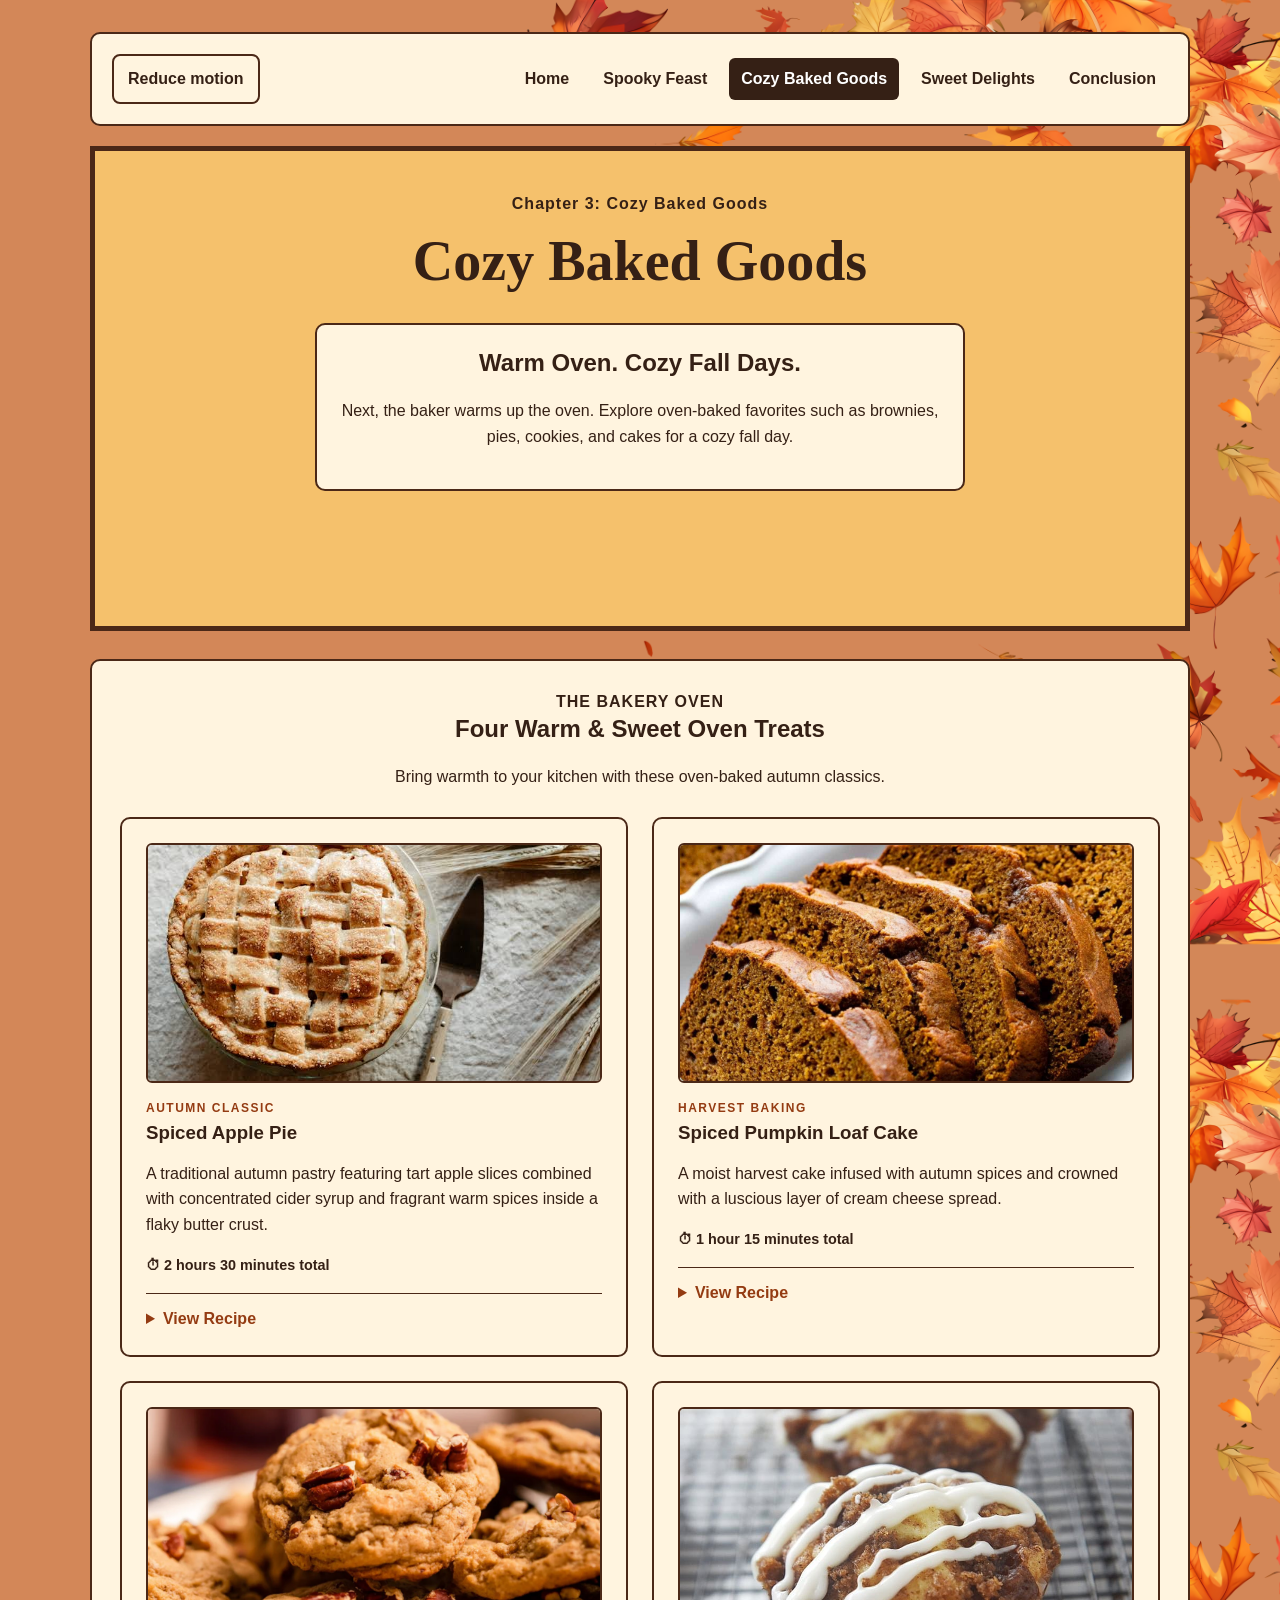
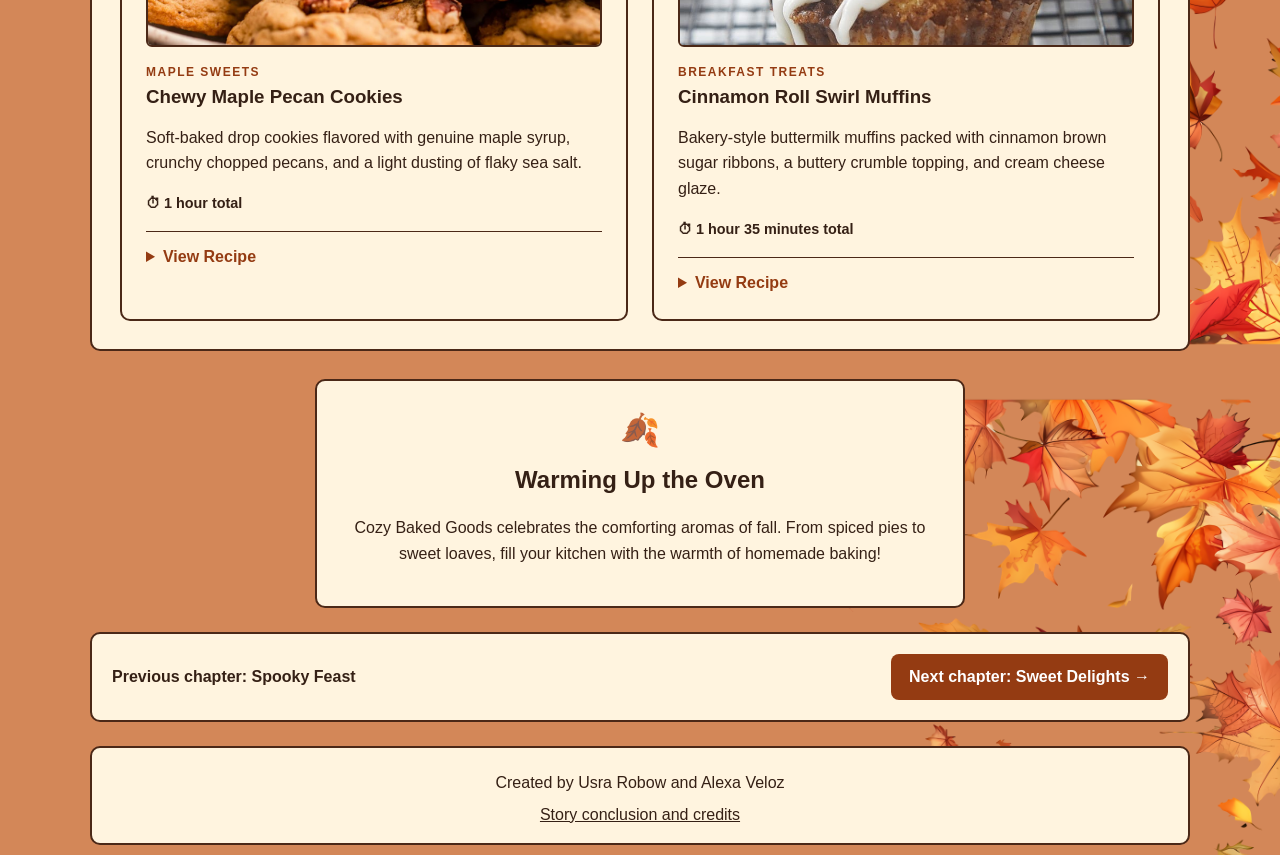
==== cozy_baked_goods.html @ 3d3e6f4b "Updates to the cozy section This HTML file introduces a cozy baked goods section with recipes for au" ====
<!DOCTYPE html>
<html lang="en">
<head>
  <meta charset="UTF-8">
  <meta name="viewport" content="width=device-width, initial-scale=1.0">
  <meta name="description" content="Explore oven-baked favorites such as brownies, pies, cookies, and cakes for a cozy fall day.">

  <title>Fall Recipe Studio | Cozy Baked Goods</title>
  <link rel="stylesheet" href="styles.css">
  <link rel="icon" href="images/favicon.png">
</head>

<body class="home-page">
  <a class="skip-link" href="#main-content">Skip to main content</a>

  <!-- Reduce motion checkbox -->
  <input type="checkbox" id="reduce-motion" class="motion-checkbox">

  <div class="site-wrapper">
    <header class="site-header">
      <label for="reduce-motion" class="motion-control">
        Reduce motion
      </label>

      <nav aria-label="Main navigation">
        <ul class="nav-links">
          <li><a href="index.html">Home</a></li>
          <li><a href="spooky_feast.html">Spooky Feast</a></li>
          <li><a href="cozy_baked_goods.html" aria-current="page">Cozy Baked Goods</a></li>
          <li><a href="sweet_delights.html">Sweet Delights</a></li>
          <li><a href="conclusion.html">Conclusion</a></li>
        </ul>
      </nav>
    </header>

    <main id="main-content" tabindex="-1">
      <section class="home-banner" aria-labelledby="cozy-title">
        <div class="banner-content">
          <p class="chapter-label">Chapter 3: Cozy Baked Goods</p>
          <h1 id="cozy-title">Cozy Baked Goods</h1>

          <div class="intro-box">
            <h2>Warm Oven. Cozy Fall Days.</h2>
            <p>
              Next, the baker warms up the oven. Explore
              oven-baked favorites such as brownies, pies,
              cookies, and cakes for a cozy fall day.
            </p>
          </div>
        </div>
      </section>

      <!-- Recipe collection -->
      <section class="recipes-section" id="recipes" aria-labelledby="recipes-heading">
        <div class="section-heading" style="text-align: center; margin-bottom: 28px;">
          <p class="chapter-label">THE BAKERY OVEN</p>
          <h2 id="recipes-heading">Four Warm & Sweet Oven Treats</h2>
          <p class="category-introduction">
            Bring warmth to your kitchen with these oven-baked autumn classics.
          </p>
        </div>

        <div class="recipe-grid">
            <!-- Recipe 1 -->
            <article class="category-card recipe-card">
              <img
                src="images/spiced-apple-pie.png"
                alt="Spiced apple pie"
                class="recipe-image"
              >
              <div class="recipe-content">
                <span class="recipe-tag">AUTUMN CLASSIC</span>
                <h3>Spiced Apple Pie</h3>
                <p>
                  A traditional autumn pastry featuring tart apple slices combined with concentrated cider syrup and fragrant warm spices inside a flaky butter crust.
                </p>
                <p class="recipe-time">⏱ 2 hours 30 minutes total</p>
  
                <details>
                  <summary>View Recipe</summary>
                  <h4>Ingredients</h4>
                  <h5>Crust Components:</h5>
                  <ul>
                    <li>2 1/2 cups standard flour</li>
                    <li>1 teaspoon salt</li>
                    <li>1 tablespoon granulated sugar</li>
                    <li>1 cup cold unsalted butter, diced</li>
                    <li>1 tablespoon apple cider vinegar</li>
                    <li>1/2 cup ice water</li>
                  </ul>
                  <h5>Filling Components:</h5>
                  <ul>
                    <li>1 1/2 teaspoons ground cinnamon</li>
                    <li>1/2 teaspoon ground cardamom</li>
                    <li>1/2 teaspoon ground ginger</li>
                    <li>1/4 teaspoon ground cloves</li>
                    <li>1/4 teaspoon ground nutmeg</li>
                    <li>3 1/2 pounds fresh pie apples, peeled and sliced</li>
                    <li>1/3 cup boiled apple cider reduction</li>
                    <li>1/2 cup white sugar & 1/4 cup brown sugar</li>
                    <li>3 tablespoons cornstarch</li>
                    <li>1 tablespoon fresh lemon juice</li>
                    <li>Egg wash and coarse crystal sugar</li>
                  </ul>
                  <h4>Instructions</h4>
                  <ol>
                    <li>Blend flour, salt, and sugar. Cut in cold butter chunks until uniform crumbs form, then mix in vinegar and ice water until a dough forms. Divide in two, wrap, and chill for one hour.</li>
                    <li>Mix cinnamon, cardamom, ginger, cloves, and nutmeg together in a compact bowl for your spice blend.</li>
                    <li>Toss sliced apples with boiled cider, lemon juice, sugars, cornstarch, and a portion of your spice mixture in a large mixing bowl.</li>
                    <li>Preheat your oven to 400°F (204°C). Roll out the first dough portion and press it into a 9-inch pie pan.</li>
                    <li>Pile the coated fruit into the pastry base, cover with the second rolled dough sheet, trim the overlapping edges, crimp tightly, and slit ventilation vents on top.</li>
                    <li>Brush the top crust lightly with egg wash and finish with a heavy dusting of crystal sugar.</li>
                    <li>Bake at 400°F for 20 minutes, lower the heat to 375°F (190°C), and bake for another 40 to 50 minutes until bubbling and deeply browned. Let cool entirely before serving.</li>
                  </ol>
                </details>
              </div>
            </article>
  
            <!-- Recipe 2 -->
            <article class="category-card recipe-card">
              <img
                src="images/loaf-cake.jpg"
                alt="Pumpkin loaf cake with cream cheese frosting"
                class="recipe-image"
              >
              <div class="recipe-content">
                <span class="recipe-tag">HARVEST BAKING</span>
                <h3>Spiced Pumpkin Loaf Cake</h3>
                <p>
                  A moist harvest cake infused with autumn spices and crowned with a luscious layer of cream cheese spread.
                </p>
                <p class="recipe-time">⏱ 1 hour 15 minutes total</p>
  
                <details>
                  <summary>View Recipe</summary>
                  <h4>Ingredients</h4>
                  <h5>Loaf Ingredients:</h5>
                  <ul>
                    <li>1 cup granulated sugar</li>
                    <li>7 tablespoons softened butter</li>
                    <li>2 room temperature eggs</li>
                    <li>1 1/4 cups all-purpose flour</li>
                    <li>2 teaspoons baking powder</li>
                    <li>1 teaspoon cinnamon & 1 tsp ginger</li>
                    <li>1/2 teaspoon salt</li>
                    <li>1 cup canned pumpkin purée</li>
                  </ul>
                  <h5>Cream Cheese Spread:</h5>
                  <ul>
                    <li>1/2 cup cream cheese & 4 tbsp butter, softened</li>
                    <li>1 1/2 cups powdered sugar</li>
                    <li>1 teaspoon vanilla extract</li>
                  </ul>
                  <h4>Instructions</h4>
                  <ol>
                    <li>Set oven heat to 340°F (170°C) and line a standard loaf tin with baking parchment.</li>
                    <li>Beat the butter and sugar with an electric mixer for 3 minutes until smooth and pale.</li>
                    <li>Add eggs individually, mixing thoroughly after each addition.</li>
                    <li>Whisk the flour, baking powder, cinnamon, ginger, and salt together in a separate container.</li>
                    <li>Fold the dry mixture into the wet batter until combined, then gently blend in the pumpkin purée.</li>
                    <li>Transfer the batter into your lined tin and smooth out the top with a spatula.</li>
                    <li>Bake for 50–60 minutes until a wooden skewer inserted in the middle emerges clean. Rest in the pan for 10 minutes before moving to a wire rack.</li>
                    <li>Whip the cream cheese and butter until fluffy, blend in the powdered sugar and vanilla, and spread across the cooled loaf.</li>
                  </ol>
                </details>
              </div>
            </article>
  
            <!-- Recipe 3 -->
            <article class="category-card recipe-card">
              <img
                src="images/maple-cookies.jpg"
                alt="Chewy maple pecan cookies"
                class="recipe-image"
              >
              <div class="recipe-content">
                <span class="recipe-tag">MAPLE SWEETS</span>
                <h3>Chewy Maple Pecan Cookies</h3>
                <p>
                  Soft-baked drop cookies flavored with genuine maple syrup, crunchy chopped pecans, and a light dusting of flaky sea salt.
                </p>
                <p class="recipe-time">⏱ 1 hour total</p>
  
                <details>
                  <summary>View Recipe</summary>
                  <h4>Ingredients</h4>
                  <h5>Cookie Ingredients:</h5>
                  <ul>
                    <li>1/2 cup softened unsalted butter</li>
                    <li>3/4 cup packed dark brown sugar</li>
                    <li>1/2 cup pure maple syrup</li>
                    <li>1 large egg</li>
                    <li>1 teaspoon vanilla extract</li>
                    <li>1 3/4 cups standard flour</li>
                    <li>1 3/4 teaspoons baking powder</li>
                    <li>3/4 teaspoon fine salt</li>
                    <li>1 1/2 cups chopped pecans</li>
                    <li>Flaky sea salt</li>
                  </ul>
                  <h4>Instructions</h4>
                  <ol>
                    <li>Preheat oven to 375°F (190°C) and line two baking sheets with parchment paper.</li>
                    <li>Cream the butter and brown sugar together on medium speed until fluffy and light.</li>
                    <li>Mix in the egg, followed by the maple syrup and vanilla extract, beating until uniform.</li>
                    <li>Combine the flour, baking powder, and fine salt in a medium bowl.</li>
                    <li>Gradually blend the dry mix into your wet base, then fold through the chopped pecans.</li>
                    <li>Scoop portioned mounds onto baking sheets, flatten tops slightly, and sprinkle with flaky sea salt.</li>
                    <li>Bake for 12 to 16 minutes until edges are set while centers remain soft. Cool briefly on the trays before moving.</li>
                  </ol>
                </details>
              </div>
            </article>
  
            <!-- Recipe 4 -->
            <article class="category-card recipe-card">
              <img
                src="images/Cinnamon-Roll-Muffins.jpg"
                alt="Cinnamon roll muffins with streusel"
                class="recipe-image"
              >
              <div class="recipe-content">
                <span class="recipe-tag">BREAKFAST TREATS</span>
                <h3>Cinnamon Roll Swirl Muffins</h3>
                <p>
                  Bakery-style buttermilk muffins packed with cinnamon brown sugar ribbons, a buttery crumble topping, and cream cheese glaze.
                </p>
                <p class="recipe-time">⏱ 1 hour 35 minutes total</p>
  
                <details>
                  <summary>View Recipe</summary>
                  <h4>Ingredients</h4>
                  <h5>Components:</h5>
                  <ul>
                    <li>3 cups flour, 3 tsp baking powder, 1/2 tsp baking soda, 1/2 tsp salt</li>
                    <li>1 cup buttermilk, 1 cup sugar, 1/2 cup oil, 2 tsp vanilla, 2 eggs</li>
                    <li>Brown sugar and cinnamon swirl mix</li>
                    <li>Melted butter, flour, sugar, cinnamon, and salt streusel blend</li>
                    <li>Cream cheese, heavy cream, and powdered sugar glaze</li>
                  </ul>
                  <h4>Instructions</h4>
                  <ol>
                    <li>Whisk flour, baking powder, baking soda, and salt. Combine eggs, buttermilk, sugar, oil, and vanilla separately, then fold wet into dry. Rest the batter for 1 hour.</li>
                    <li>Prepare the cinnamon sugar swirl and separately mix the chilled crumb streusel ingredients.</li>
                    <li>Preheat oven to 425°F (220°C) and line a muffin tin with paper liners.</li>
                    <li>Layer batter, cinnamon sugar, and extra batter into each cup, finishing with the crumb topping.</li>
                    <li>Bake at 425°F for 5 minutes, lower heat to 350°F (175°C), and bake 18–20 minutes longer. Drizzle with cream cheese glaze once cooled.</li>
                  </ol>
                </details>
              </div>
            </article>
          </div>
      </section>

      <!-- About section -->
      <section class="intro-box" style="margin-top: 28px; text-align: center;" id="about">
        <span class="about-icon" style="font-size: 2rem;">🍂</span>
        <h2 style="margin-top: 10px;">Warming Up the Oven</h2>
        <p>
          Cozy Baked Goods celebrates the comforting aromas of fall.
          From spiced pies to sweet loaves, fill your kitchen with 
          the warmth of homemade baking!
        </p>
      </section>

      <nav class="chapter-navigation" aria-label="Story progression">
        <p>Previous chapter: Spooky Feast</p>
        <a href="sweet_delights.html" class="button">
          Next chapter: Sweet Delights →
        </a>
      </nav>
    </main>

    <footer class="site-footer">
      <p>Created by Usra Robow and Alexa Veloz</p>
      <a href="conclusion.html">Story conclusion and credits</a>
    </footer>
  </div>
</body>
</html>
---- styles.css ----
/* Colors */
:root {
  --page-background: #d38758;
  --banner-background: #f5c16c;
  --card-background: #fff4df;
  --accent: #943b12;
  --accent-hover: #702b0d;
  --text-color: #352015;
  --border-color: #4b2817;
}

/* Basic styles */
* {
  box-sizing: border-box;
}

body {
  margin: 0;
  background: var(--page-background);
  color: var(--text-color);
  font-family: Arial, Helvetica, sans-serif;
  line-height: 1.6;
}

.home-page,
.cozy-page,
.sweet-page {
  position: relative;
  isolation: isolate;
  min-height: 100vh;
  padding: 32px 0 10px;
}

/* Leaf background */
.home-page::before,
.cozy-page::before,
.sweet-page::before {
  content: "";
  position: absolute;
  inset: 0;
  z-index: -1;
  background: url("images/leaves.png") repeat-y;
  background-position: right -80px top -28px;
  background-size: auto 1000px;
  pointer-events: none;
}

.site-wrapper {
  width: min(1100px, 88%);
  margin: 0 auto;
}

img {
  display: block;
  max-width: 100%;
}

a {
  color: var(--accent);
}

h1,
h2,
h3 {
  line-height: 1.2;
}

/* Keyboard focus */
a:focus-visible,
input:focus-visible,
.motion-checkbox:focus-visible + .site-wrapper .motion-control {
  outline: 3px solid #171717;
  outline-offset: 5px;
}

.skip-link {
  position: absolute;
  top: 8px;
  left: 8px;
  z-index: 10;
  padding: 10px 16px;
  background: white;
  transform: translateY(-180%);
}

.skip-link:focus {
  transform: translateY(0);
}

/* Reduce motion checkbox */
.motion-checkbox {
  position: absolute;
  width: 1px;
  height: 1px;
  overflow: hidden;
  clip-path: inset(50%);
}

.motion-control {
  display: inline-block;
  padding: 10px 14px;
  border: 2px solid var(--border-color);
  border-radius: 8px;
  font-weight: bold;
  cursor: pointer;
}

.motion-checkbox:checked + .site-wrapper .motion-control {
  background: var(--text-color);
  color: white;
}

/* Cream boxes */
.site-header,
.category-navigation,
.intro-box,
.recipe-categories,
.category-card,
.recipe-card,
.chapter-navigation,
.site-footer,
.recipes-section,
.about-section {
  border: 2px solid var(--border-color);
  border-radius: 10px;
  background: var(--card-background);
}

/* Navigation */
.site-header,
.chapter-navigation {
  display: flex;
  align-items: center;
  justify-content: space-between;
  flex-wrap: wrap;
  gap: 16px;
  padding: 20px;
}

.site-header,
.category-navigation {
  margin-bottom: 20px;
}

.nav-links,
.category-navigation ul {
  display: flex;
  justify-content: center;
  flex-wrap: wrap;
  gap: 10px;
  margin: 0;
  padding: 0;
  list-style: none;
}

.nav-links a,
.category-navigation a {
  display: inline-block;
  padding: 8px 12px;
  border-radius: 6px;
  color: var(--text-color);
  font-weight: bold;
  text-decoration: none;
  transition: background-color 0.3s, color 0.3s;
}

.nav-links a:hover,
.nav-links a:focus-visible,
.category-navigation a:hover,
.category-navigation a:focus-visible {
  background: var(--accent);
  color: white;
}

.nav-links a[aria-current="page"] {
  background: var(--text-color);
  color: white;
}

.category-navigation {
  padding: 12px;
}

/* Banners */
.home-banner {
  position: relative;
  isolation: isolate;
  overflow: hidden;
  padding: 40px 70px 135px;
  border: 5px solid var(--border-color);
  background: var(--banner-background);
}

.banner-content {
  position: relative;
  z-index: 1;
  text-align: center;
}

.chapter-label {
  margin: 0;
  font-weight: bold;
  letter-spacing: 1px;
}

h1 {
  margin: 12px 0 28px;
  font-family: Georgia, "Times New Roman", serif;
  font-size: clamp(2rem, 5vw, 3.5rem);
  animation: heading-fade 1.2s ease-out;
}

.intro-box {
  max-width: 650px;
  margin: 0 auto;
  padding: 24px;
}

.intro-box h2,
.recipe-categories > h2,
.recipes-section h2,
.about-section h2 {
  margin-top: 0;
}

/* Squirrel in the corner */
.banner-squirrel {
  position: absolute;
  bottom: -5px;
  left: 0;
  z-index: 2;
  width: 120px;
  height: auto;
  pointer-events: none;
}

/* Haunted House in the corner*/
.banner-hauntedhouse {
  position: absolute;
  bottom: -5px;
  left: 150;
  z-index: 2;
  width: 120px;
  height: auto;
  pointer-events: none;
}

/* Bat flying loop animation */

.banner-bats {
  position: absolute;
  bottom: 10px;
  right: 20px;
  width: 140px;
  height: auto;
  pointer-events: none;
  transform: scaleX(-1);
  animation: bat-swoop-reverse 6s ease-in-out infinite;
  z-index: 2;
}

@keyframes bat-swoop-reverse {
  0% {
    transform: translate(120px, 0) scale(0.8) scale(X-1) rotate(10deg);
    opacity: 0;
  }
  20% {
    opacity: 1;
  }
  50% {
    transform: translate(-150px, -25px) scale(1.1) scaleX(-1) rotate(-5deg);
  }
  80% {
    opacity: 1;
  }
  100% {
    transform: translate(-450px, 0) scale(0.8) scaleX(-1) rotate(5deg);
    opacity: 0;
  }
}

/* Spiderwebs decoration in the top-right corner of the banner box */
.banner-spiderwebs {
  position: absolute;
  top: 0;
  right: 0;
  width: 300px;
  height: auto;
  pointer-events: none;
  z-index: 2;
}



.banner-hauntedhouse2 {
  position: absolute;
  bottom: -5px;
  left: 150;
  z-index: 2;
  width: 120px;
  height: auto;
  pointer-events: none;
}
/* Buttons */
.button {
  display: inline-block;
  padding: 10px 18px;
  border-radius: 8px;
  background: var(--accent);
  color: white;
  font-weight: bold;
  text-decoration: none;
  transition: background-color 0.3s;
}

.button:hover,
.button:focus-visible {
  background: var(--accent-hover);
}

/* Recipe categories & recipes sections */
.recipe-categories,
.recipes-section {
  margin-top: 28px;
  padding: 28px;
}

.recipe-categories > h2,
.recipes-section .section-heading,
.category-introduction {
  text-align: center;
}

.category-introduction {
  max-width: 720px;
  margin: 0 auto;
}

.category-grid {
  display: grid;
  grid-template-columns: repeat(3, minmax(0, 1fr));
  gap: 24px;
  margin-top: 28px;
}

.recipe-grid {
  display: grid;
  grid-template-columns: repeat(2, minmax(0, 1fr));
  gap: 24px;
  margin-top: 28px;
}

.category-card,
.recipe-card {
  display: flex;
  flex-direction: column;
  align-items: flex-start;
  padding: 24px;
  scroll-margin-top: 24px;
  transition: transform 0.3s, box-shadow 0.3s;
}

.category-card:hover,
.category-card:focus-within,
.recipe-card:hover,
.recipe-card:focus-within {
  transform: translateY(-6px);
  box-shadow: 0 10px 20px rgb(53 32 21 / 20%);
}

.category-card h3,
.recipe-card h3 {
  margin: 0 0 8px 0;
}

.category-card .button {
  margin-top: auto;
}

/* Specific recipe card elements */
.recipe-image {
  display: block;
  width: 100%;
  height: 240px;
  object-fit: cover;
  border-radius: 6px;
  margin-bottom: 16px;
  border: 2px solid var(--border-color);
}

.recipe-content {
  width: 100%;
}

.recipe-tag {
  color: var(--accent);
  font-size: 0.75rem;
  font-weight: bold;
  letter-spacing: 1.5px;
  display: block;
  margin-bottom: 4px;
}

.recipe-time {
  margin-top: 12px;
  font-size: 0.9rem;
  font-weight: bold;
}

details {
  margin-top: 16px;
  border-top: 1px solid var(--border-color);
  padding-top: 12px;
  width: 100%;
}

summary {
  color: var(--accent);
  cursor: pointer;
  font-weight: bold;
}

summary:hover {
  color: var(--accent-hover);
}

details h4{
  margin: 12px 0 6px;
}

details ul,
details ol {
  padding-left: 20px;
  color: var(--text-color);
}

details li {
  margin-bottom: 4px;
}

/* About section styling */
.about-section {
  margin-top: 28px;
  padding: 32px;
  text-align: center;
}

.about-icon {
  font-size: 2rem;
}

.about-section p {
  max-width: 650px;
  margin: 10px auto 0;
}

/* Chapter links and footer */
.chapter-navigation {
  margin: 24px 0;
}

.chapter-navigation p {
  margin: 0;
  font-weight: bold;
}

.site-footer {
  padding: 16px;
  text-align: center;
}

.site-footer p {
  margin: 6px 0;
}

.site-footer a {
  color: var(--text-color);
}

/* Bottom pumpkins */
.pumpkin-corners {
  display: flex;
  justify-content: space-between;
  gap: 20px;
  margin-top: 20px;
  padding: 0 10px;
}

.pumpkin-pair {
  display: flex;
  align-items: flex-end;
  gap: 4px;
}

.pumpkin-decoration {
  flex-shrink: 0;
  animation: pumpkin-bob 4s ease-in-out infinite;
}

.pumpkin-large {
  width: 100px;
}

.pumpkin-small {
  width: 65px;
  animation-delay: -2s;
}

.pumpkin-image {
  width: 100%;
  height: auto;
  transition: transform 0.3s;
}

.pumpkin-image:hover {
  transform: rotate(8deg);
}

/* Animations */
@keyframes heading-fade {
  from {
    opacity: 0;
    transform: translateY(-15px);
  }
  to {
    opacity: 1;
    transform: translateY(0);
  }
}

@keyframes pumpkin-bob {
  0%, 100% {
    transform: translateY(0);
  }
  50% {
    transform: translateY(-10px);
  }
}

/* Tablet screens */
@media (max-width: 900px) {
  .site-header {
    justify-content: center;
  }

  .category-grid,
  .recipe-grid {
    grid-template-columns: repeat(2, minmax(0, 1fr));
  }
}

/* Phone screens */
@media (max-width: 600px) {
  .home-page,
  .cozy-page,
  .sweet-page {
    padding-top: 20px;
  }

  .site-wrapper {
    width: 92%;
  }

  .home-page::before,
  .cozy-page::before,
  .sweet-page::before {
    background-position: right -32px top -20px;
    background-size: auto 700px;
  }

  .site-header,
  .intro-box {
    padding: 16px;
  }

  .nav-links {
    gap: 4px;
  }

  .nav-links a {
    padding: 8px;
  }

  .home-banner {
    padding: 28px 32px 105px;
  }

  .banner-squirrel {
    width: 85px;
  }

  .recipe-categories,
  .recipes-section {
    padding: 20px 16px;
  }

  .category-grid,
  .recipe-grid {
    grid-template-columns: 1fr;
    gap: 18px;
  }

  .category-card,
  .recipe-card {
    padding: 20px;
  }

  .chapter-navigation {
    justify-content: center;
    text-align: center;
  }

  .pumpkin-large {
    width: 65px;
  }

  .pumpkin-small {
    width: 42px;
  }
}

/* Turn off motion when checked */
#reduce-motion:checked ~ .site-wrapper *,
#reduce-motion:checked ~ .pumpkin-corners * {
  animation: none !important;
  transition: none !important;
}

#reduce-motion:checked ~ .site-wrapper .category-card,
#reduce-motion:checked ~ .site-wrapper .recipe-card,
#reduce-motion:checked ~ .pumpkin-corners .pumpkin-image {
  transform: none;
}

/* Follow the device motion setting */
@media (prefers-reduced-motion: reduce) {
  *,
  *::before,
  *::after {
    animation: none !important;
    transition: none !important;
  }

  .category-card:hover,
  .category-card:focus-within,
  .recipe-card:hover,
  .recipe-card:focus-within,
  .pumpkin-image:hover {
    transform: none;
  }
}
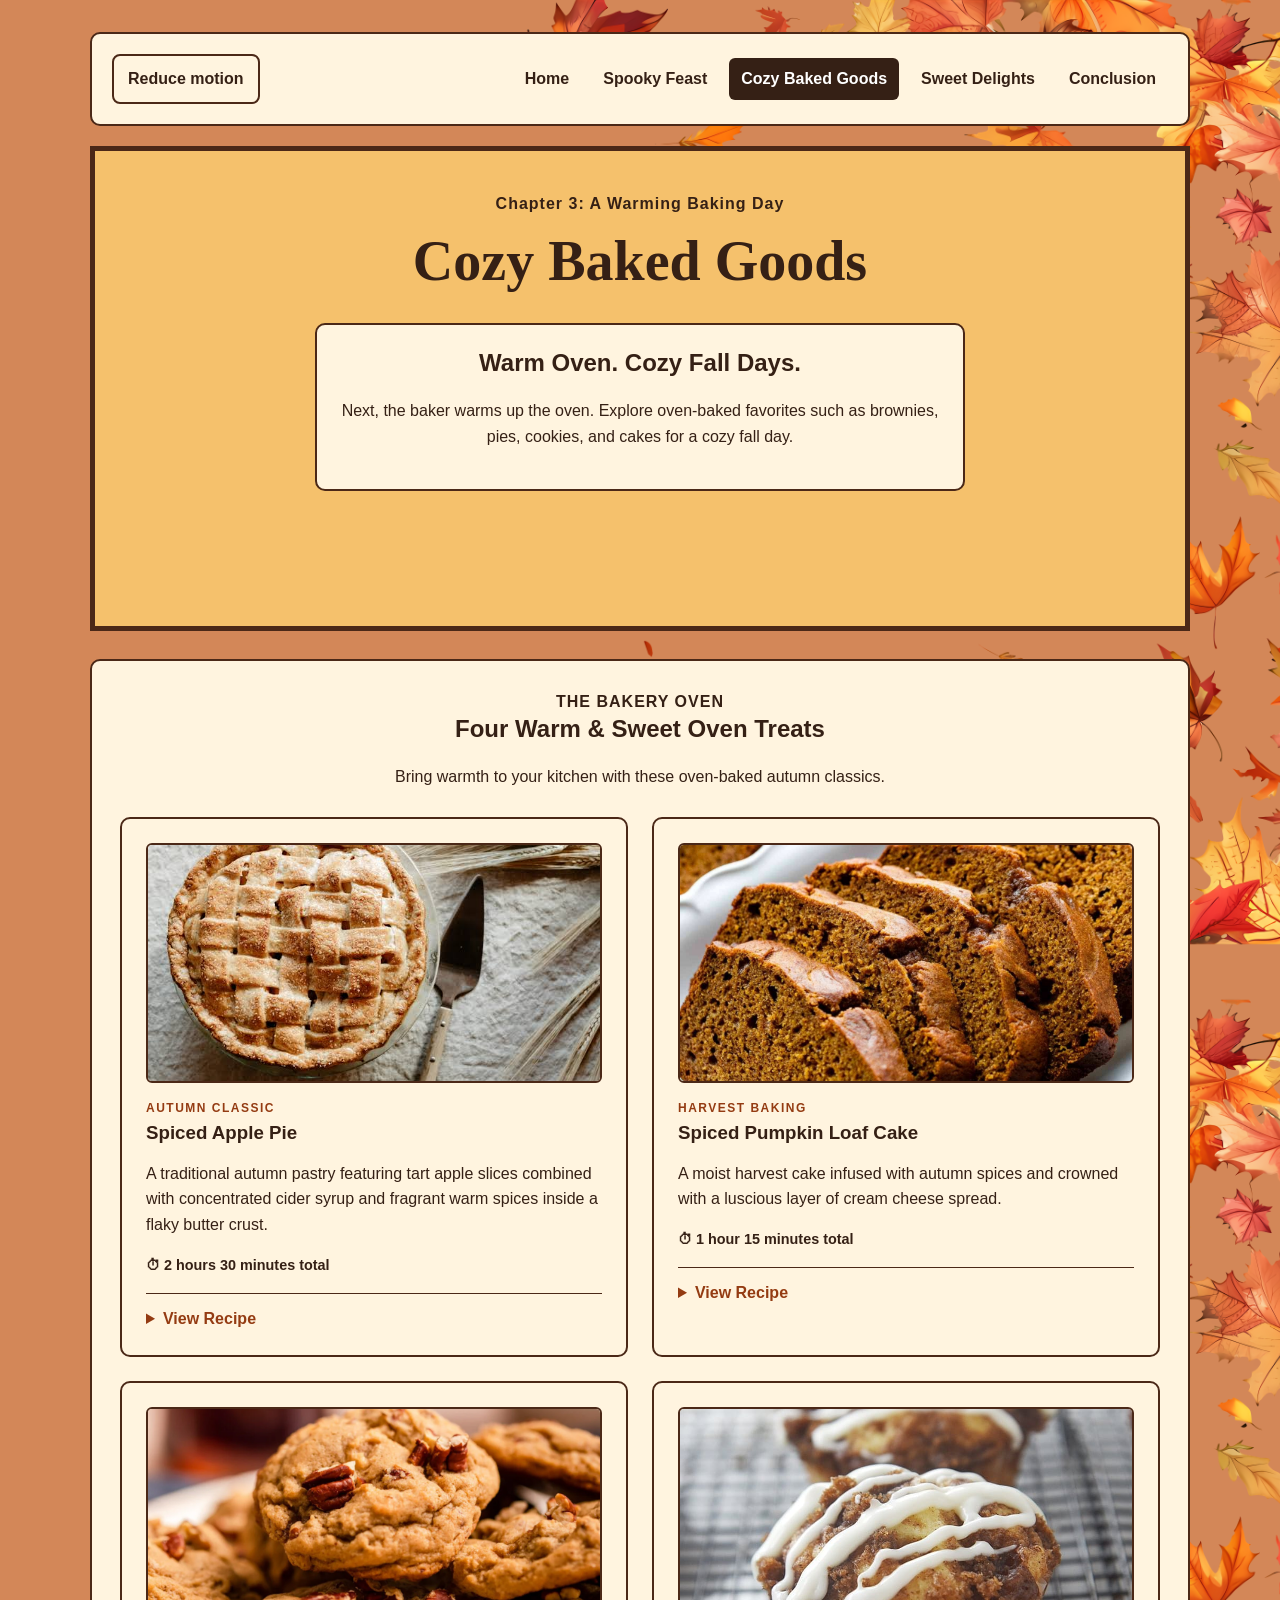
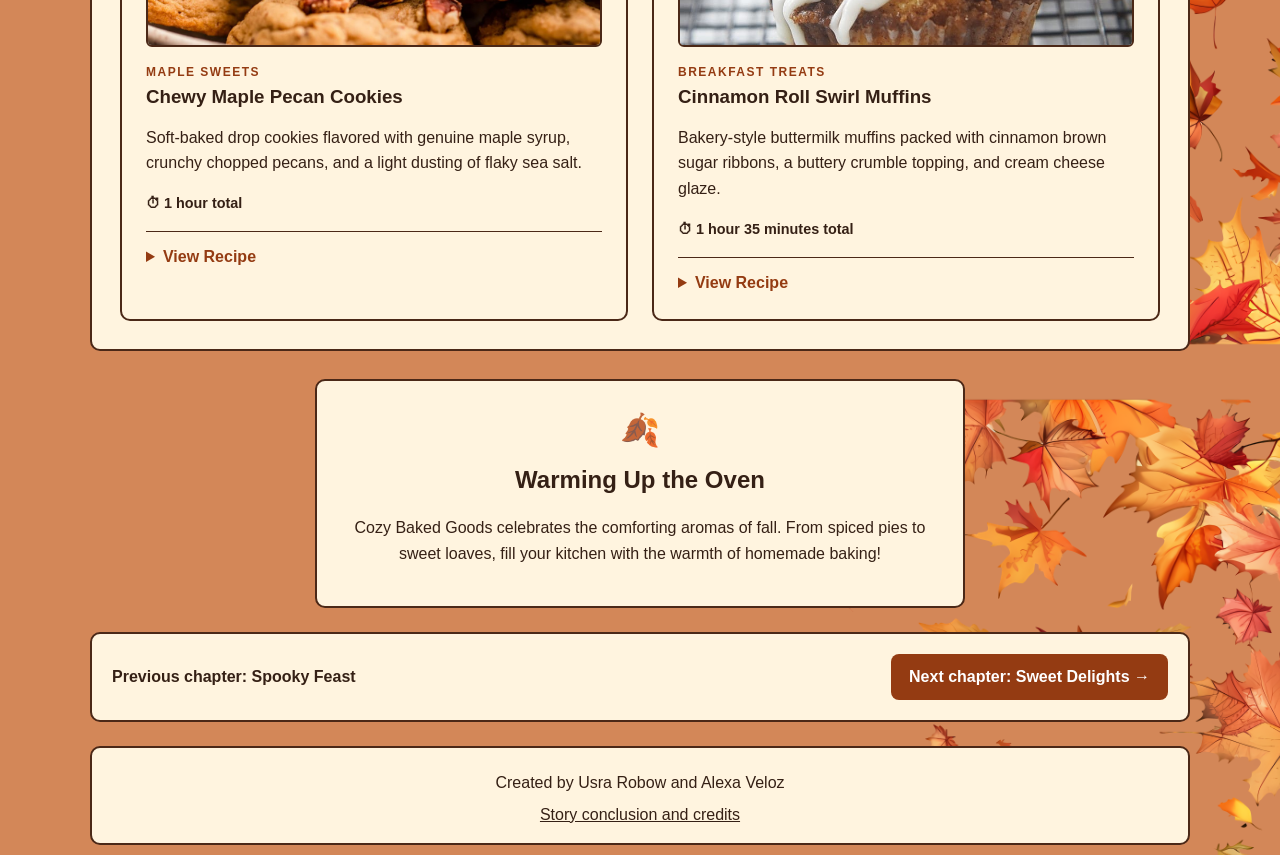
==== commit 96f93843: "Updated code Updated the chapter title and improved content structure for better readability and org" ====
--- a/cozy_baked_goods.html
+++ b/cozy_baked_goods.html
@@ -36,7 +36,7 @@
     <main id="main-content" tabindex="-1">
       <section class="home-banner" aria-labelledby="cozy-title">
         <div class="banner-content">
-          <p class="chapter-label">Chapter 3: Cozy Baked Goods</p>
+          <p class="chapter-label">Chapter 3: A Warming Baking Day</p>
           <h1 id="cozy-title">Cozy Baked Goods</h1>
 
           <div class="intro-box">
--- a/styles.css
+++ b/styles.css
@@ -649,3 +649,26 @@
     transform: none;
   }
 }
+/* Conclusion sources */
+#recipe-sources,
+#image-credits {
+  scroll-margin-top: 24px;
+}
+
+#recipe-sources .category-card {
+  min-width: 0;
+}
+
+#recipe-sources ul {
+  margin: 16px 0 0;
+  padding-left: 20px;
+}
+
+#recipe-sources li {
+  margin-bottom: 16px;
+  overflow-wrap: anywhere;
+}
+
+#recipe-sources li:last-child {
+  margin-bottom: 0;
+}
